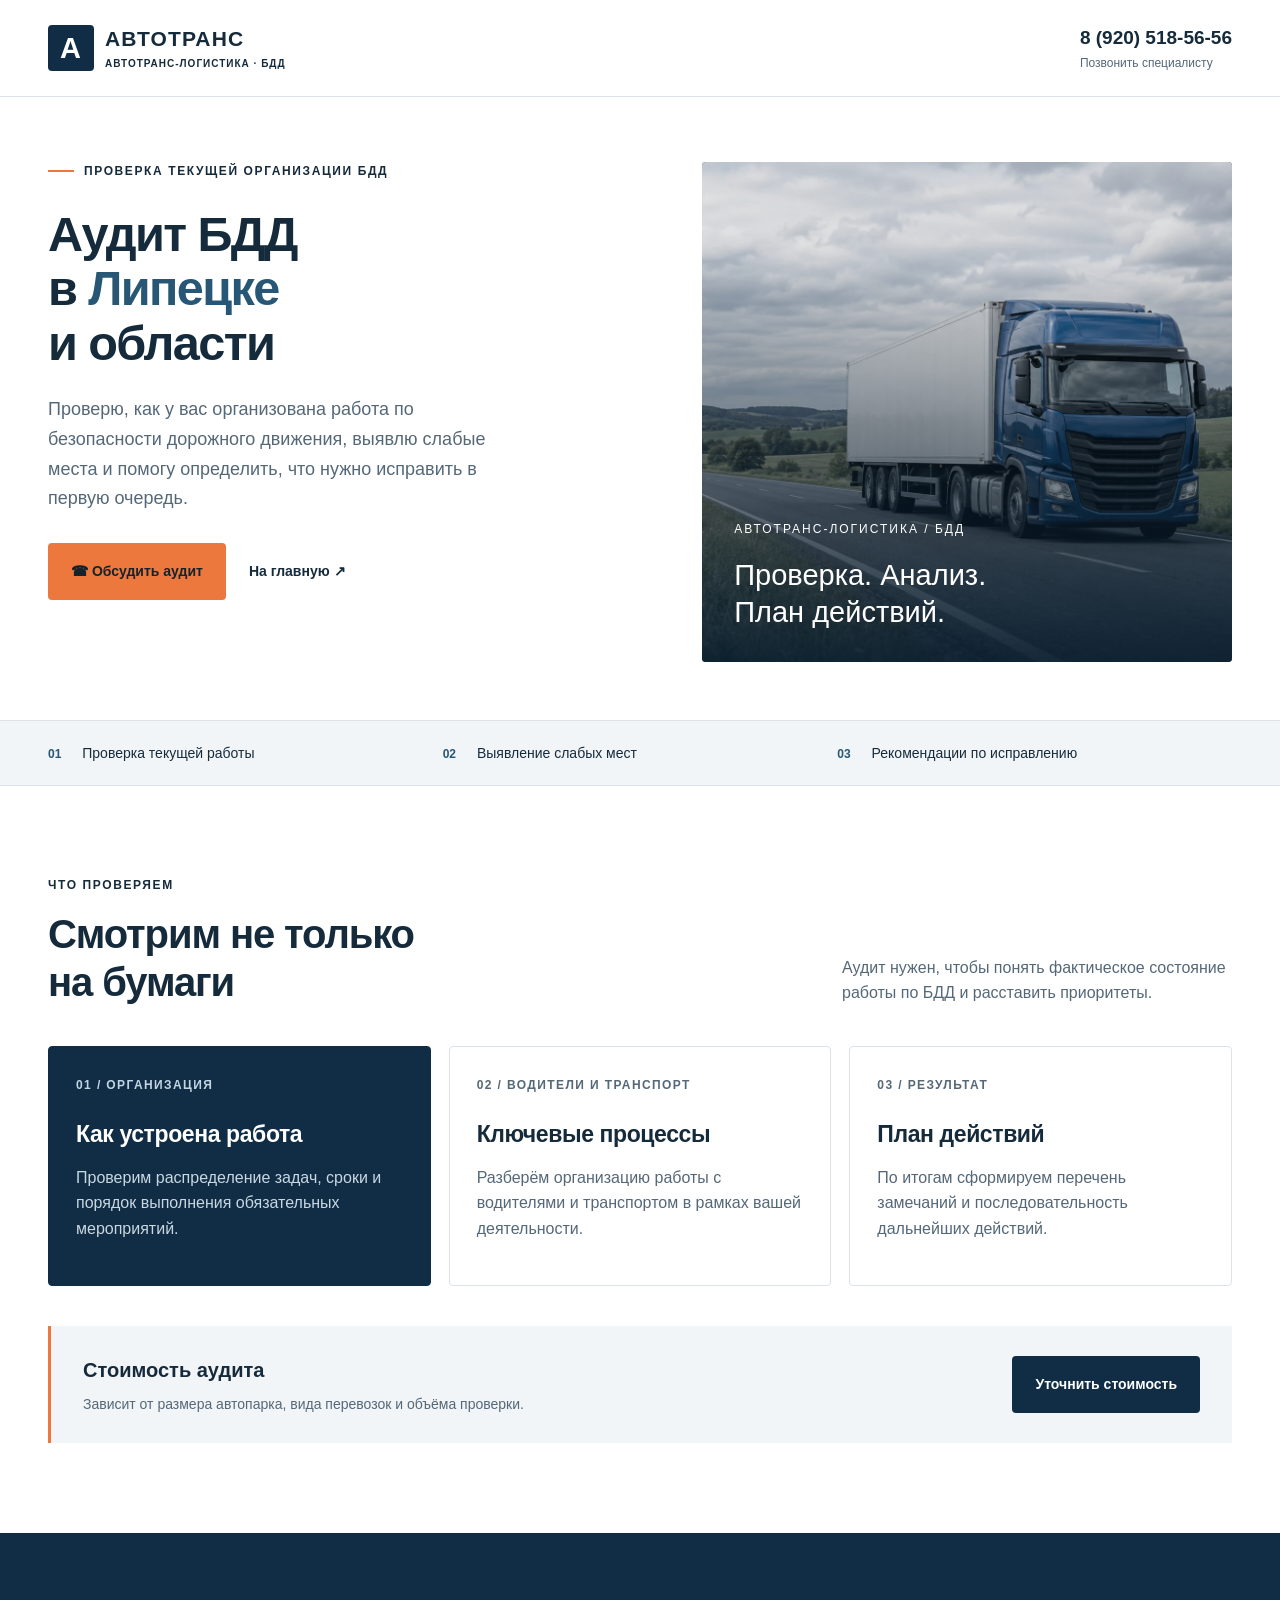
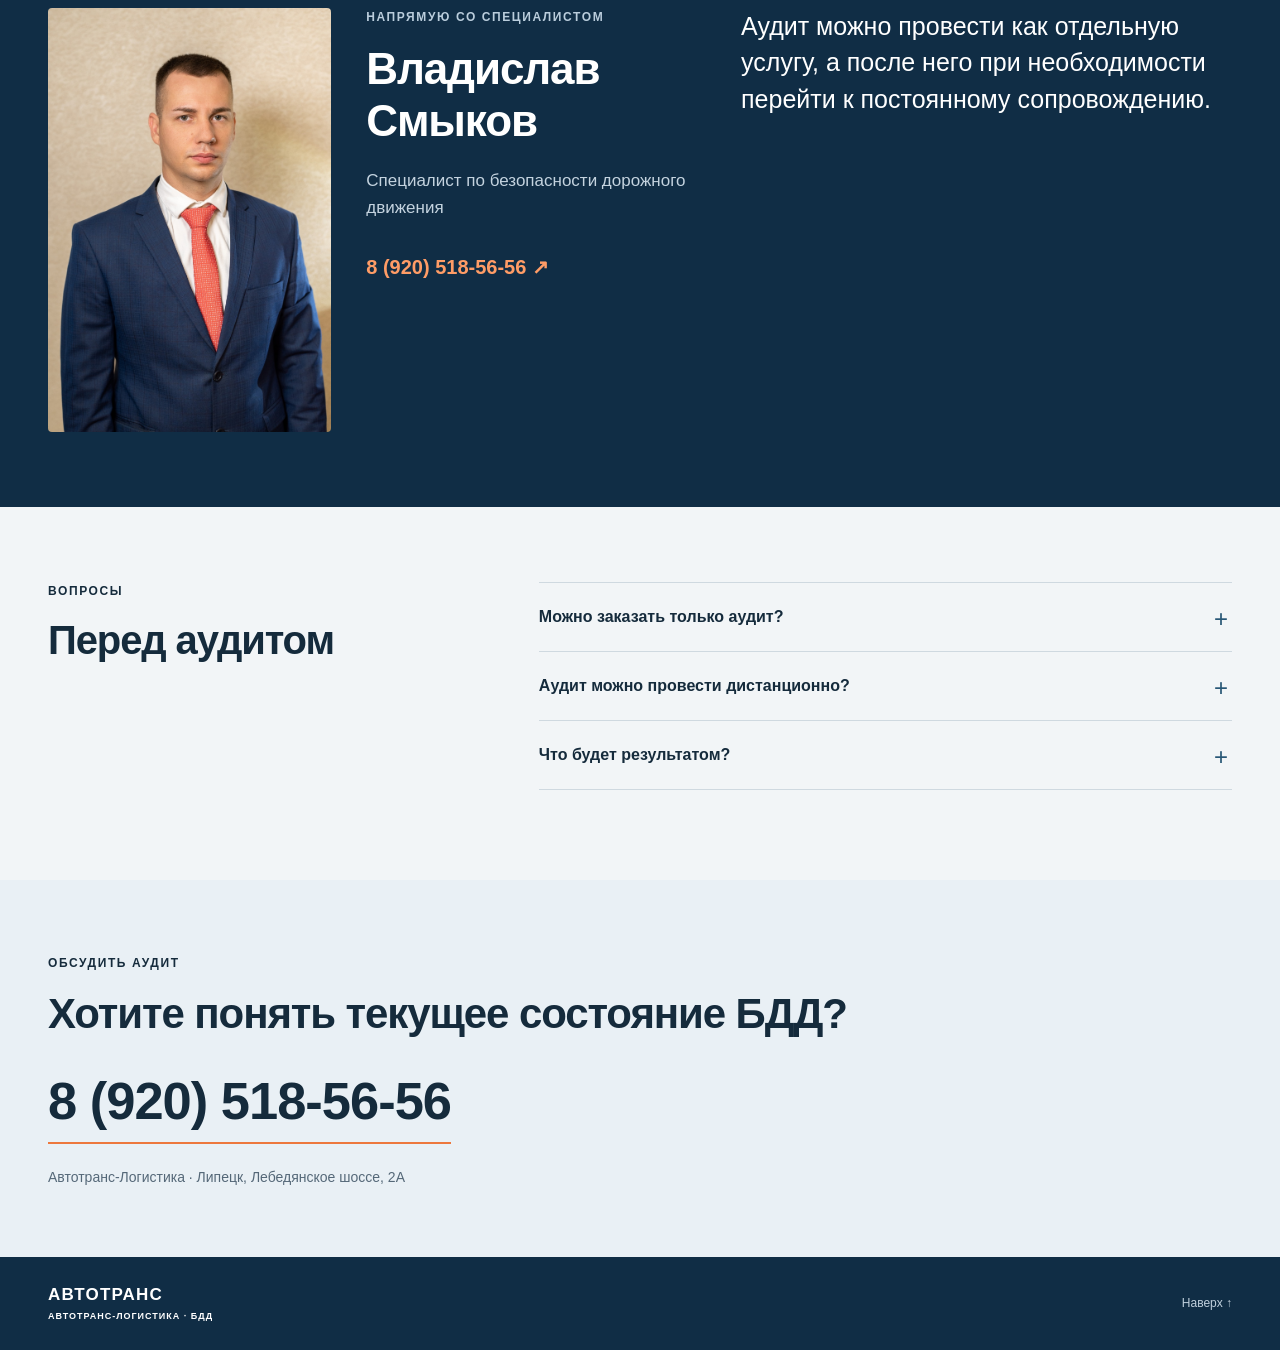
==== audit-bdd-lipetsk.html @ 8debf174 "Добавить SEO-страницу аудита БДД в Липецке" ====
<!doctype html>
<html lang="ru">
<head>
<meta charset="utf-8">
<meta name="viewport" content="width=device-width,initial-scale=1">
<title>Аудит БДД в Липецке — проверка организации работы | Автотранс-Логистика</title>
<meta name="description" content="Аудит БДД в Липецке и Липецкой области для перевозчиков, ИП и организаций с автопарком. Проверка текущей организации работы, выявление слабых мест и рекомендации.">
<meta name="format-detection" content="telephone=yes">
<meta name="theme-color" content="#102d45">
<link rel="canonical" href="https://bdd-avtotranc.ru/audit-bdd-lipetsk.html">
<link rel="stylesheet" href="styles.css">
</head>
<body>
<a class="skip" href="#main">Перейти к содержанию</a>
<header class="header"><div class="wrap header-inner">
<a class="brand" href="/"><span class="brand-icon">А</span><span>АВТОТРАНС<small>АВТОТРАНС-ЛОГИСТИКА · БДД</small></span></a>
<a class="header-phone" href="tel:+79205185656">8 (920) 518-56-56<small>Позвонить специалисту</small></a>
</div></header>
<main id="main">
<section class="hero"><div class="wrap hero-grid">
<div class="hero-copy">
<div class="eyebrow"><span class="line"></span> ПРОВЕРКА ТЕКУЩЕЙ ОРГАНИЗАЦИИ БДД</div>
<h1>Аудит БДД<br>в <em>Липецке</em><br>и области</h1>
<p class="lead">Проверю, как у вас организована работа по безопасности дорожного движения, выявлю слабые места и помогу определить, что нужно исправить в первую очередь.</p>
<div class="hero-actions"><a class="button" href="tel:+79205185656">☎ Обсудить аудит</a><a class="text-link" href="/">На главную ↗</a></div>
</div>
<div class="hero-visual"><img class="hero-photo" src="truck.webp" alt="Аудит БДД для перевозчиков в Липецке"><div class="visual-caption"><span>АВТОТРАНС-ЛОГИСТИКА / БДД</span><strong>Проверка. Анализ.<br>План действий.</strong></div></div>
</div></section>
<div class="scope-band"><div class="wrap scope-grid">
<span><b>01</b> Проверка текущей работы</span><span><b>02</b> Выявление слабых мест</span><span><b>03</b> Рекомендации по исправлению</span>
</div></div>
<section class="section wrap">
<div class="section-top"><div><div class="eyebrow">ЧТО ПРОВЕРЯЕМ</div><h2>Смотрим не только<br>на бумаги</h2></div><p>Аудит нужен, чтобы понять фактическое состояние работы по БДД и расставить приоритеты.</p></div>
<div class="services">
<article class="service featured"><span class="service-no">01 / ОРГАНИЗАЦИЯ</span><h3>Как устроена работа</h3><p>Проверим распределение задач, сроки и порядок выполнения обязательных мероприятий.</p></article>
<article class="service"><span class="service-no">02 / ВОДИТЕЛИ И ТРАНСПОРТ</span><h3>Ключевые процессы</h3><p>Разберём организацию работы с водителями и транспортом в рамках вашей деятельности.</p></article>
<article class="service"><span class="service-no">03 / РЕЗУЛЬТАТ</span><h3>План действий</h3><p>По итогам сформируем перечень замечаний и последовательность дальнейших действий.</p></article>
</div>
<div class="price-strip"><div><h3>Стоимость аудита</h3><p>Зависит от размера автопарка, вида перевозок и объёма проверки.</p></div><a class="button button-dark" href="tel:+79205185656">Уточнить стоимость</a></div>
</section>
<section class="about-section"><div class="wrap about-grid">
<img class="specialist-photo" src="specialist.jpg" alt="Владислав Смыков — специалист по БДД">
<div><div class="eyebrow">НАПРЯМУЮ СО СПЕЦИАЛИСТОМ</div><h2>Владислав<br>Смыков</h2><p class="about-role">Специалист по безопасности дорожного движения</p><a class="about-phone" href="tel:+79205185656">8 (920) 518-56-56 ↗</a></div>
<div class="about-content"><p class="large-copy">Аудит можно провести как отдельную услугу, а после него при необходимости перейти к постоянному сопровождению.</p></div>
</div></section>
<section class="faq-section"><div class="wrap faq-grid"><div><div class="eyebrow">ВОПРОСЫ</div><h2>Перед аудитом</h2></div><div class="faq-list">
<details><summary>Можно заказать только аудит?</summary><p>Да. Постоянное сопровождение не обязательно. Сначала можно оценить текущее состояние и получить перечень приоритетных действий.</p></details>
<details><summary>Аудит можно провести дистанционно?</summary><p>Часть проверки можно выполнить дистанционно по предоставленным материалам и информации. Необходимость выезда зависит от задачи и согласуется отдельно.</p></details>
<details><summary>Что будет результатом?</summary><p>Вы получите понятный перечень выявленных проблем и рекомендации по последовательности их устранения.</p></details>
</div></div></section>
<section class="contact-section"><div class="wrap contact-grid"><div class="eyebrow">ОБСУДИТЬ АУДИТ</div><h2>Хотите понять текущее состояние БДД?</h2><a class="contact-phone" href="tel:+79205185656">8 (920) 518-56-56</a><p>Автотранс-Логистика · Липецк, Лебедянское шоссе, 2А</p></div></section>
</main>
<footer><div class="wrap footer-inner"><a class="brand footer-brand" href="/">АВТОТРАНС <small>АВТОТРАНС-ЛОГИСТИКА · БДД</small></a><a href="#main">Наверх ↑</a></div></footer>
</body></html>
---- styles.css ----
:root{--navy:#102d45;--blue:#285776;--orange:#ed783d;--ink:#152b3c;--muted:#556878;--line:#dce3e8;--pale:#f2f5f7}*{box-sizing:border-box}html{scroll-behavior:smooth;scroll-padding-top:100px}body{margin:0;font-family:Arial,Helvetica,sans-serif;color:var(--ink);font-size:1rem;line-height:1.6;background:#fff}a{color:inherit;text-decoration:none}a:focus-visible,summary:focus-visible{outline:3px solid var(--orange);outline-offset:5px}button,a,summary{-webkit-tap-highlight-color:transparent}.wrap{max-width:1280px;width:calc(100% - 96px);margin:auto}.header{border-bottom:1px solid var(--line);background:#fff;position:sticky;top:0;z-index:10}.header-inner{min-height:96px;display:flex;align-items:center;justify-content:space-between;gap:25px}.brand{display:flex;align-items:center;gap:11px;font-weight:800;letter-spacing:1.2px;font-size:1.3125rem;line-height:1.2}.brand small{display:block;font-size:0.625rem;font-weight:600;letter-spacing:1px;margin-top:6px}.brand-icon{background:var(--navy);color:#fff;font-size:1.8125rem;line-height:46px;text-align:center;width:46px;border-radius:4px}.header nav{display:flex;gap:27px;font-size:0.875rem}.header nav a:hover,.text-link:hover{color:var(--blue);text-decoration:underline;text-underline-offset:5px}.header-phone{font-size:1.1875rem;font-weight:700;white-space:nowrap;line-height:1.35}.header-phone small{display:block;font-size:0.75rem;font-weight:400;color:var(--muted);text-align:right;margin-top:5px}.hero{padding:65px 0 58px}.hero-grid{display:grid;grid-template-columns:1.15fr 1fr;gap:45px;align-items:stretch}.eyebrow{font-size:0.75rem;letter-spacing:1.6px;font-weight:700;display:flex;align-items:center;gap:10px;line-height:1.5}.line{height:2px;width:26px;background:var(--orange)}h1{font-size:clamp(2.25rem,3.8vw,3.4375rem);letter-spacing:-1.6px;line-height:1.12;margin:27px 0 25px;font-weight:700}h1 em{font-style:normal;color:var(--blue)}.lead{font-size:1.125rem;line-height:1.65;max-width:480px;color:var(--muted);margin-bottom:29px}.hero-actions{display:flex;gap:23px;align-items:center;flex-wrap:wrap}.button{display:inline-flex;justify-content:center;align-items:center;gap:13px;background:var(--orange);color:#15232c;padding:17px 23px;border-radius:4px;font-weight:700;font-size:0.875rem;min-height:55px;transition:background .18s,transform .18s}.button:hover{background:#fa8d54;transform:translateY(-2px)}.text-link{font-size:0.875rem;font-weight:600}.text-link span{margin-left:7px}.hero-note{font-size:0.8125rem;color:var(--muted);margin-top:27px;line-height:1.8}.hero-note span{padding:0 8px}.hero-visual{min-height:500px;background:var(--navy);position:relative;overflow:hidden;border-radius:4px}.hero-photo{position:absolute;width:100%;height:100%;object-fit:cover;object-position:center;filter:saturate(.7)}.hero-visual:after{content:"";position:absolute;inset:0;background:linear-gradient(180deg,rgba(16,45,69,.04) 20%,rgba(10,30,47,.94) 100%)}.visual-caption{position:absolute;left:32px;right:32px;bottom:30px;color:white;z-index:1}.visual-caption>span{font-size:0.75rem;letter-spacing:2px}.visual-caption strong{display:block;font-size:1.8125rem;font-weight:500;line-height:1.3;margin-top:16px}.caption-rule{height:2px;width:40px;background:var(--orange);margin:23px 0 14px}.visual-caption small{font-size:0.75rem;opacity:.8}.scope-band{border-top:1px solid var(--line);border-bottom:1px solid var(--line);background:var(--pale)}.scope-grid{display:grid;grid-template-columns:repeat(3,1fr)}.scope-grid>span{font-size:0.875rem;padding:21px 0}.scope-grid b{font-size:0.75rem;margin-right:17px;color:var(--blue)}.section{padding-top:90px;padding-bottom:90px}.section-top{display:flex;justify-content:space-between;gap:40px;align-items:end;margin-bottom:40px}h2{font-size:2.5rem;letter-spacing:-1.1px;line-height:1.18;margin:17px 0 0}.section-top>p{max-width:390px;color:var(--muted);font-size:1rem;margin:0}.services{display:grid;grid-template-columns:repeat(3,1fr);gap:18px}.service{border:1px solid var(--line);padding:29px 27px 25px;display:flex;flex-direction:column;border-radius:4px}.service-no{font-size:0.75rem;letter-spacing:1.4px;color:var(--muted);font-weight:700}.service h3{font-size:1.4375rem;line-height:1.3;letter-spacing:-.4px;margin:25px 0 15px}.service p{color:var(--muted);font-size:1rem;line-height:1.6;margin:0 0 18px}.service ul{list-style:none;padding:0;margin:0 0 28px;font-size:0.875rem}.service li{padding:8px 0 8px 19px;position:relative;border-bottom:1px solid var(--line)}.service li:before{content:"";position:absolute;left:0;top:18px;background:var(--orange);width:5px;height:5px}.service-link{font-size:0.875rem;font-weight:700;display:flex;justify-content:space-between;gap:8px;margin-top:auto;padding-top:10px}.service-link:hover{text-decoration:underline}.featured{background:var(--navy);border-color:var(--navy);color:white}.featured .service-no{color:#c2d5e3}.featured p{color:#c9d7e1}.featured li{border-color:#355065}.featured .service-link{color:#ff9c66}.service-extra{display:flex;align-items:center;gap:24px;padding:25px 29px;background:var(--pale);margin-top:20px;border-radius:4px}.plus{font-size:2.25rem;color:var(--blue);font-weight:300}.service-extra h3{margin:0 0 4px;font-size:1.125rem}.service-extra p{margin:0;color:var(--muted);font-size:0.875rem;max-width:950px}.about-section{background:var(--navy);color:white;padding:75px 0}.about-grid{display:grid;grid-template-columns:1fr 1.2fr;gap:85px}.about-section .eyebrow{color:#bacddc}.about-section h2{font-size:3.25rem}.about-role{color:#c4d3df;font-size:1.0625rem;margin:20px 0 30px}.about-phone{font-size:1.4375rem;font-weight:600;color:#ff9c66}.about-phone span{font-size:1.25rem;margin-left:18px}.large-copy{font-size:1.5625rem;line-height:1.45;margin:0 0 30px}.facts>div{border-top:1px solid #355066;padding:17px 0;display:grid;grid-template-columns:130px 1fr;gap:17px}.facts span{font-size:0.75rem;letter-spacing:1px;color:#b5c9d9;padding-top:4px}.facts p{margin:0;font-size:1rem;line-height:1.55;color:#e0e8ef}.steps{display:grid;grid-template-columns:repeat(3,1fr);gap:35px}.steps article{border-top:1px solid var(--line);padding-top:23px}.steps span{color:var(--blue);font-size:0.875rem}.steps h3{font-size:1.3125rem;margin:15px 0 10px}.steps p{color:var(--muted);font-size:1rem;max-width:320px}.price-strip{background:var(--pale);padding:28px 32px;margin-top:40px;border-left:3px solid var(--orange);display:flex;justify-content:space-between;align-items:center;gap:35px}.price-strip h3{font-size:1.25rem;margin:0 0 7px}.price-strip p{font-size:0.875rem;color:var(--muted);max-width:710px;margin:0}.button-dark{background:var(--navy);color:white;flex-shrink:0}.button-dark:hover{background:var(--blue)}.faq-section{padding:75px 0 90px;background:var(--pale)}.faq-grid{display:grid;grid-template-columns:.85fr 1.4fr;gap:70px}.faq-list details{border-bottom:1px solid #cfd9e0}.faq-list details:first-child{border-top:1px solid #cfd9e0}.faq-list summary{cursor:pointer;list-style:none;position:relative;padding:22px 38px 22px 0;font-size:1rem;font-weight:600;line-height:1.5}.faq-list summary::-webkit-details-marker{display:none}.faq-list summary:after{content:"+";position:absolute;right:4px;top:18px;font-size:1.5rem;font-weight:400;color:var(--blue)}.faq-list details[open] summary:after{content:"−"}.faq-list details p{margin:0 30px 22px 0;color:var(--muted);font-size:1rem}.contact-section{padding:74px 0 68px;background:#e9f0f5}.contact-grid{position:relative}.contact-section h2{font-size:2.625rem;line-height:1.2;margin-bottom:28px}.contact-phone{font-size:clamp(1.625rem,4.1vw,3.375rem);letter-spacing:-1px;font-weight:700;line-height:1.25;display:inline-block;border-bottom:2px solid var(--orange);padding-bottom:9px}.contact-phone span{color:var(--blue);margin-left:18px}.contact-section p{font-size:0.875rem;margin:22px 0 0;color:var(--muted)}footer{padding:28px 0;background:var(--navy);color:white}.footer-inner{display:flex;gap:25px;justify-content:space-between;align-items:center}.footer-brand{display:block;font-size:1.0625rem}.footer-brand small{font-size:0.5625rem}.footer-inner p,.footer-inner>a:last-child{font-size:0.75rem;color:#c0d0dd}.mobile-call{display:none}.skip{position:fixed;top:-100px;left:20px;background:white;z-index:50;padding:12px}.skip:focus{top:10px}@media(min-width:1500px){.hero{padding-top:80px;padding-bottom:75px}.hero-visual{min-height:535px}}@media(max-width:1100px){.wrap{width:calc(100% - 56px)}.header nav{gap:17px}.hero-grid{gap:28px}.hero-actions{gap:18px}.hero-visual{min-height:510px}.service{padding:24px 20px}.service h3{font-size:1.3125rem}.about-grid{gap:45px}.price-strip{gap:20px}.header-phone{font-size:1.0625rem}}@media(max-width:850px){.header nav{display:none}.hero-grid{grid-template-columns:1fr 0.8fr}h1{font-size:2.25rem;letter-spacing:-1px}.visual-caption{left:22px;right:22px}.visual-caption strong{font-size:1.5rem}.hero-visual{min-height:490px}.services{grid-template-columns:1fr}.service h3 br{display:none}.service ul{display:grid;grid-template-columns:1fr 1fr;gap:0 22px}.service{padding:27px}.section-top{align-items:start}.section-top>p{max-width:300px}.about-grid{grid-template-columns:1fr 1.2fr;gap:30px}.facts>div{grid-template-columns:1fr;gap:8px}.faq-grid{gap:35px;grid-template-columns:.8fr 1.3fr}.price-strip{align-items:start;flex-direction:column}.scope-grid>span{font-size:0.75rem}.scope-grid b{margin-right:7px}.large-copy{font-size:1.375rem}}@media(max-width:650px){html{scroll-padding-top:85px}.wrap{width:calc(100% - 40px)}.header-inner{min-height:77px;gap:10px}.brand{font-size:1rem;gap:7px;letter-spacing:.5px}.brand small{font-size:0.5rem;letter-spacing:.3px}.brand-icon{width:35px;line-height:38px;font-size:1.5rem}.header-phone{font-size:0.875rem}.header-phone small{font-size:0.625rem}.hero{padding:36px 0 30px}.hero-grid{grid-template-columns:1fr;gap:30px}h1{font-size:clamp(2rem,8.6vw,2.6875rem);line-height:1.15;margin-top:22px;letter-spacing:-1.1px}.eyebrow{font-size:0.625rem;letter-spacing:1.2px}.lead{font-size:1.0625rem;margin-top:20px}.hero-actions{gap:20px}.hero-note{margin-top:21px}.hero-visual{min-height:300px}.visual-caption{bottom:25px}.visual-caption strong{font-size:1.6875rem}.scope-grid{grid-template-columns:1fr}.scope-grid>span{padding:13px 0;font-size:0.875rem;border-bottom:1px solid var(--line)}.scope-grid>span:last-child{border-bottom:0}.scope-grid b{margin-right:15px}.section{padding-top:55px;padding-bottom:55px}.section-top{display:block;margin-bottom:28px}h2{font-size:2rem}.section-top>p{max-width:none;margin-top:21px;font-size:1rem}.service{padding:25px 22px}.service h3{font-size:1.4375rem;margin-top:21px}.service ul{display:block}.service-extra{align-items:start;padding:20px;gap:15px}.about-section{padding:50px 0}.about-grid{grid-template-columns:1fr;gap:35px}.about-section h2{font-size:2.75rem}.about-role{margin-bottom:20px}.facts>div{grid-template-columns:1fr;gap:7px}.large-copy{font-size:1.4375rem}.steps{grid-template-columns:1fr;gap:17px}.steps article{padding-top:18px}.steps h3{display:inline-block;margin:0 0 0 18px}.steps p{max-width:none;margin:12px 0 3px}.price-strip{padding:23px;margin-top:30px}.faq-section{padding:50px 0}.faq-grid{grid-template-columns:1fr;gap:28px}.faq-list summary{font-size:1rem;padding-top:20px;padding-bottom:20px}.contact-section{padding:50px 0}.contact-section h2{font-size:1.9375rem}.contact-phone{font-size:1.8125rem;letter-spacing:-.8px}.contact-phone span{margin-left:4px}.footer-inner{flex-wrap:wrap;gap:15px}.footer-inner p{display:none}footer{padding-bottom:100px}.mobile-call{display:flex;align-items:center;justify-content:center;gap:9px;position:fixed;left:12px;right:12px;bottom:12px;bottom:max(12px,env(safe-area-inset-bottom));z-index:15;background:var(--orange);color:#15232c;font-weight:700;font-size:1rem;padding:17px 8px;border-radius:5px;box-shadow:0 5px 25px #0003}.footer-brand small{font-size:0.5625rem}}@media(prefers-reduced-motion:reduce){html{scroll-behavior:auto}.button{transition:none}}

/* Specialist portrait and direct contact details */
.about-grid{grid-template-columns:minmax(210px,.75fr) minmax(220px,.9fr) minmax(0,1.3fr);gap:35px;align-items:start}.specialist-photo{display:block;width:100%;height:auto;border-radius:4px}.about-section h2{font-size:2.75rem}.about-phone{font-size:1.25rem;white-space:nowrap}.about-phone span{margin-left:5px}.facts>div{grid-template-columns:1fr;gap:6px}.contact-phone{width:fit-content;user-select:all}.copy-row{display:flex;flex-wrap:wrap;gap:16px;align-items:center;margin-top:24px}.copy-row button{border:0;font-family:inherit;cursor:pointer}.copy-row button:focus-visible{outline:3px solid var(--orange);outline-offset:4px}#copy-status{font-size:0.875rem;max-width:440px}.about-content{min-width:0}
@media(max-width:1000px){.about-grid{grid-template-columns:minmax(190px,.65fr) 1fr;gap:30px}.about-content{grid-column:1/-1}.specialist-photo{max-width:280px}.facts>div{grid-template-columns:150px 1fr}}
@media(max-width:650px){.about-grid{grid-template-columns:1fr;gap:27px}.specialist-photo{max-width:320px;justify-self:center}.about-content{grid-column:auto}.facts>div{grid-template-columns:1fr}.copy-row{align-items:start;flex-direction:column}}

/* Reflow for large text and narrow screens */
.hero-grid,.services,.steps,.scope-grid,.about-grid,.faq-grid{min-width:0}
.hero-grid>*,.services>*,.steps>*,.about-grid>*,.faq-grid>*,.header-inner>*{min-width:0}
body{overflow-wrap:anywhere}
.header-inner,.header nav,.footer-inner{flex-wrap:wrap}
.header-phone,.about-phone{white-space:normal}
.header-phone{max-width:100%}
.header-phone small{text-align:inherit}
.button{max-width:100%;text-align:center}
.hero-grid{grid-template-columns:minmax(0,1.15fr) minmax(0,1fr)}
.hero-actions{align-items:stretch}
.text-link{display:inline-flex;align-items:center;min-height:44px}
.copy-row{align-items:flex-start}
#copy-status{overflow-wrap:anywhere}
@media(max-width:850px){.hero-grid{grid-template-columns:minmax(0,1fr) minmax(0,.8fr)}}
@media(max-width:650px){.hero-grid{grid-template-columns:minmax(0,1fr)}.header-inner{padding-top:12px;padding-bottom:12px;row-gap:10px}.header-phone{margin-left:auto}.mobile-call{position:sticky;bottom:0;margin:0 12px 12px;line-height:1.4}.hero-visual{min-height:20rem}.visual-caption strong{font-size:1.5rem}.visual-caption small{font-size:.75rem}.header-phone small{font-size:.75rem}.eyebrow{font-size:.75rem}}
@media(max-width:650px){.mobile-call{position:fixed;left:12px;right:12px;bottom:max(12px,env(safe-area-inset-bottom));margin:0}.footer-inner{padding-bottom:2rem}.header-phone{min-height:44px;display:flex;flex-direction:column;justify-content:center}}

/* Click-to-call links */
.header-phone[href^="tel:"],
.about-phone[href^="tel:"],
.contact-phone[href^="tel:"],
.mobile-call[href^="tel:"]{cursor:pointer}
.contact-phone[href^="tel:"]:hover,
.about-phone[href^="tel:"]:hover,
.header-phone[href^="tel:"]:hover{text-decoration:none;filter:brightness(.92)}
@media(max-width:650px){
  .contact-phone[href^="tel:"]{min-height:44px;display:inline-flex;align-items:center}
}
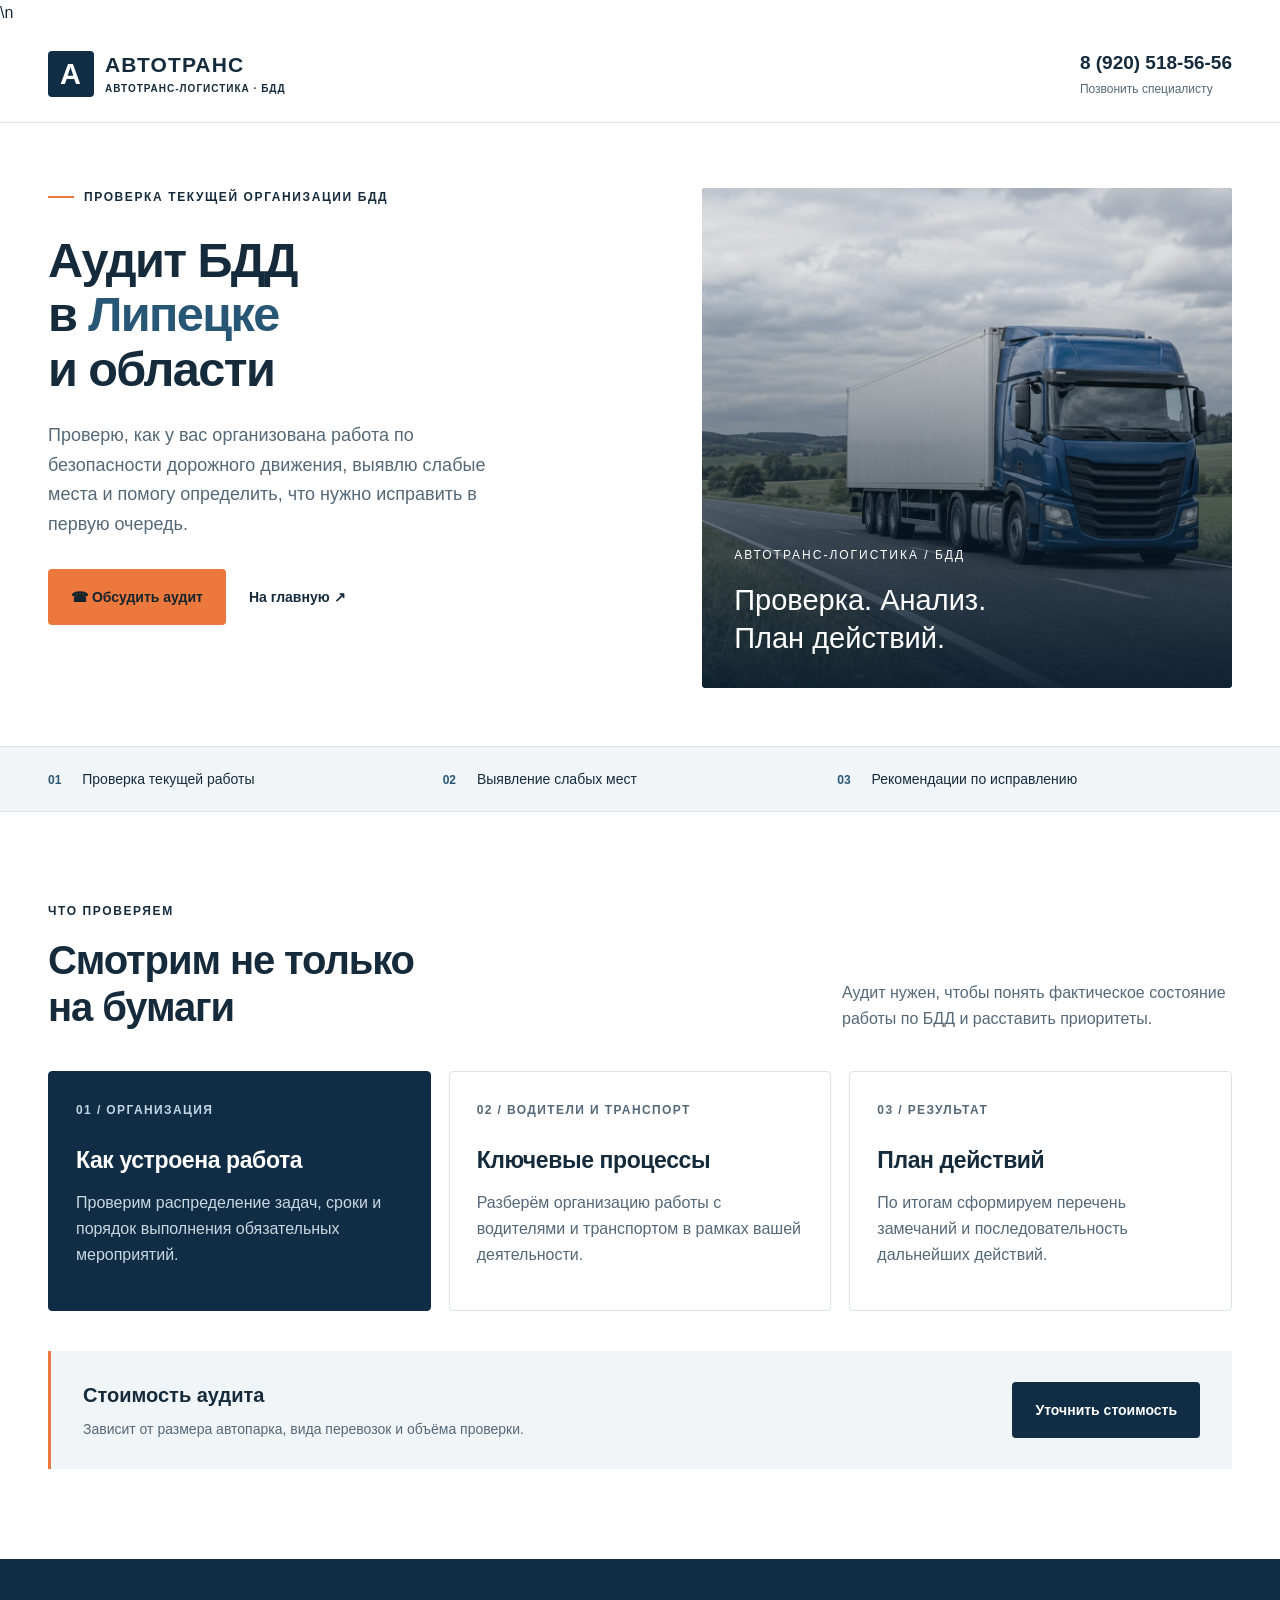
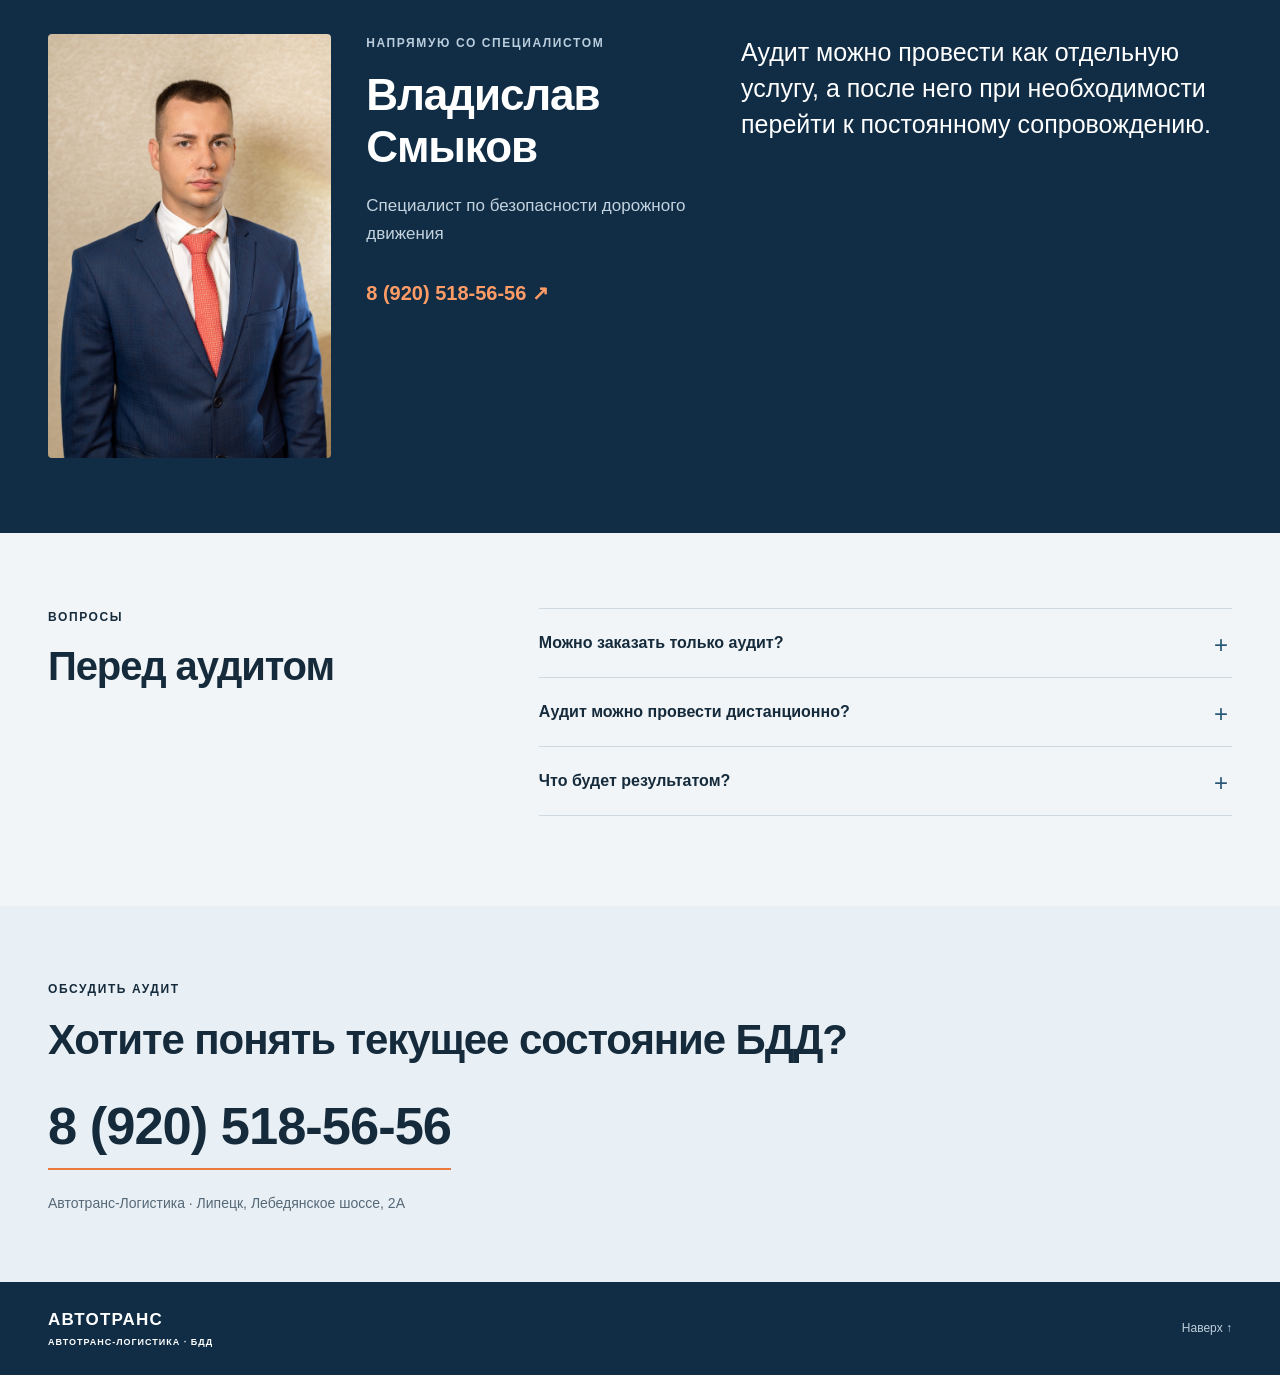
==== commit 195a380c: "Добавить Метрику, schema.org и отслеживание звонков" ====
--- a/audit-bdd-lipetsk.html
+++ b/audit-bdd-lipetsk.html
@@ -1,6 +1,18 @@
 <!doctype html>
 <html lang="ru">
-<head>
+<head>\n<!-- Yandex.Metrika counter -->
+<script type="text/javascript">
+(function(m,e,t,r,i,k,a){
+  m[i]=m[i]||function(){(m[i].a=m[i].a||[]).push(arguments)};
+  m[i].l=1*new Date();
+  for (var j=0;j<document.scripts.length;j++){if(document.scripts[j].src===r){return;}}
+  k=e.createElement(t),a=e.getElementsByTagName(t)[0],k.async=1,k.src=r,a.parentNode.insertBefore(k,a)
+})(window,document,'script','https://mc.yandex.ru/metrika/tag.js?id=112868762','ym');
+ym(112868762,'init',{ssr:true,webvisor:true,clickmap:true,ecommerce:"dataLayer",referrer:document.referrer,url:location.href,accurateTrackBounce:true,trackLinks:true});
+</script>
+<noscript><div><img src="https://mc.yandex.ru/watch/112868762" style="position:absolute;left:-9999px" alt=""></div></noscript>
+<!-- /Yandex.Metrika counter -->
+
 <meta charset="utf-8">
 <meta name="viewport" content="width=device-width,initial-scale=1">
 <title>Аудит БДД в Липецке — проверка организации работы | Автотранс-Логистика</title>
@@ -9,6 +21,9 @@
 <meta name="theme-color" content="#102d45">
 <link rel="canonical" href="https://bdd-avtotranc.ru/audit-bdd-lipetsk.html">
 <link rel="stylesheet" href="styles.css">
+<script type="application/ld+json">
+{"@context":"https://schema.org","@type":"Service","name":"Аудит БДД в Липецке","areaServed":[{"@type":"City","name":"Липецк"},{"@type":"AdministrativeArea","name":"Липецкая область"}],"provider":{"@type":"ProfessionalService","name":"Автотранс-Логистика","url":"https://bdd-avtotranc.ru/","telephone":"+79205185656"}}
+</script>
 </head>
 <body>
 <a class="skip" href="#main">Перейти к содержанию</a>
@@ -51,4 +66,11 @@
 <section class="contact-section"><div class="wrap contact-grid"><div class="eyebrow">ОБСУДИТЬ АУДИТ</div><h2>Хотите понять текущее состояние БДД?</h2><a class="contact-phone" href="tel:+79205185656">8 (920) 518-56-56</a><p>Автотранс-Логистика · Липецк, Лебедянское шоссе, 2А</p></div></section>
 </main>
 <footer><div class="wrap footer-inner"><a class="brand footer-brand" href="/">АВТОТРАНС <small>АВТОТРАНС-ЛОГИСТИКА · БДД</small></a><a href="#main">Наверх ↑</a></div></footer>
+<script>
+document.querySelectorAll('a[href^="tel:"]').forEach(function(a){
+  a.addEventListener('click',function(){
+    if(typeof window.ym==='function'){ym(112868762,'reachGoal','phone_click');}
+  });
+});
+</script>
 </body></html>
